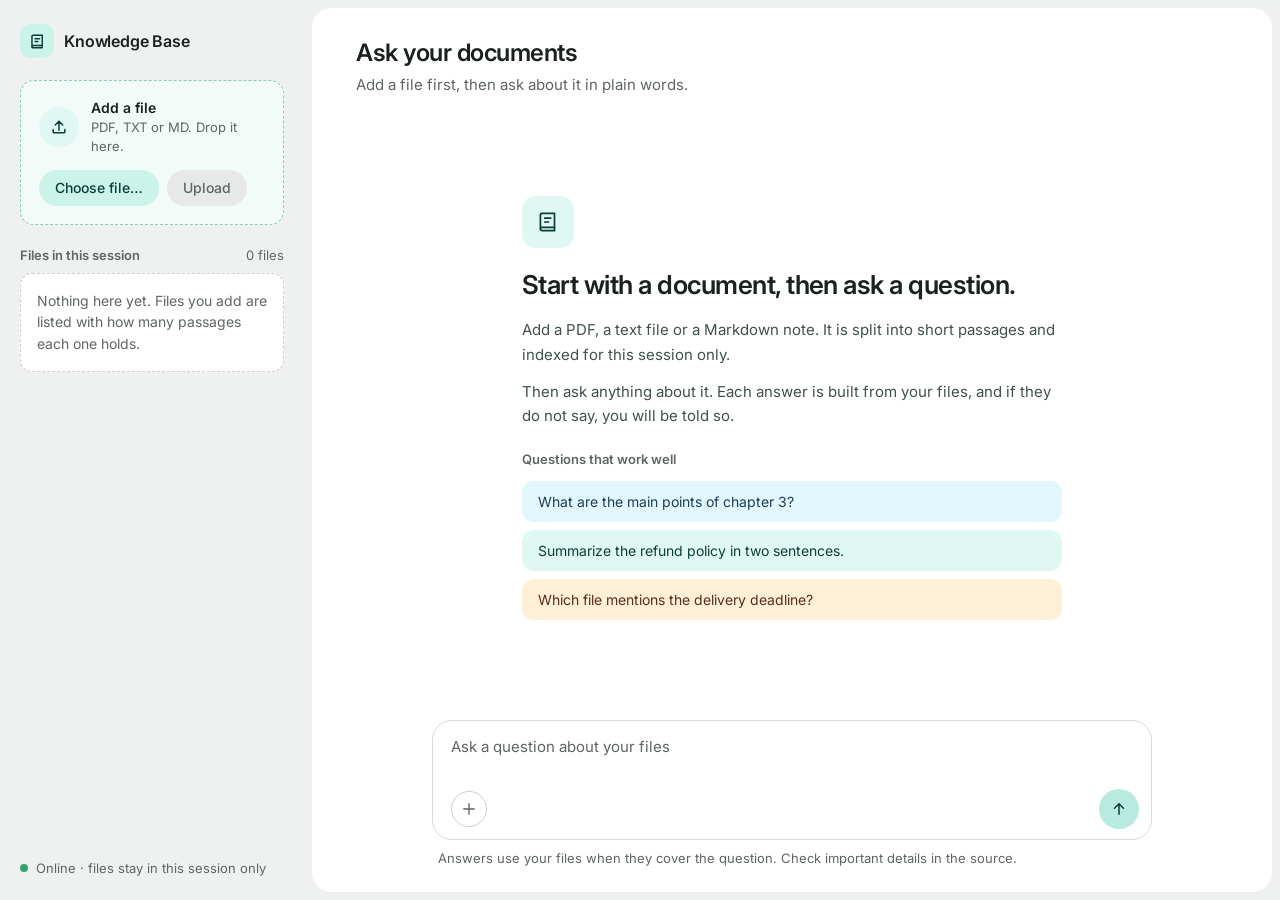
==== src/views/index.html @ c239af6c "refactor: add HTTP layer, static assets and app assembly routes/ sirf URL wiring, controllers/ reque" ====
<!DOCTYPE html>
<html lang="en">
<head>
  <meta charset="UTF-8" />
  <meta name="viewport" content="width=device-width, initial-scale=1.0, viewport-fit=cover, interactive-widget=resizes-content" />
  <title>Knowledge Base — Ask your documents</title>
  <link rel="preconnect" href="https://fonts.googleapis.com" />
  <link rel="preconnect" href="https://fonts.gstatic.com" crossorigin />
  <link href="https://fonts.googleapis.com/css2?family=Inter:wght@400;500;600&display=swap" rel="stylesheet" />
  <link rel="stylesheet" href="/static/style.css" />
</head>
<body>
  <div class="shell">
    <!-- Phone top bar -->
    <header class="topbar">
      <div class="brand">
        <span class="brand-mark" aria-hidden="true">
          <svg viewBox="0 0 24 24" fill="none" stroke="currentColor" stroke-width="1.8" stroke-linecap="round" stroke-linejoin="round"><path d="M5 5.5A1.5 1.5 0 0 1 6.5 4H18v13H6.5A1.5 1.5 0 0 0 5 18.5z"/><path d="M5 18.5A1.5 1.5 0 0 0 6.5 20H18v-3"/><path d="M9 8.5h5.5M9 12h3.5"/></svg>
        </span>
        <span class="brand-name">Knowledge Base</span>
      </div>
      <button id="files-toggle" class="pill pill-lg" type="button" aria-controls="side" aria-expanded="false">
        <svg viewBox="0 0 24 24" fill="none" stroke="currentColor" stroke-width="1.8" stroke-linecap="round" stroke-linejoin="round" aria-hidden="true"><path d="M14 3H7a2 2 0 0 0-2 2v14a2 2 0 0 0 2 2h10a2 2 0 0 0 2-2V8z"/><path d="M14 3v5h5"/></svg>
        <span>Files &middot; <span id="files-top-count">0</span></span>
      </button>
    </header>

    <!-- Sidebar: add files + files in this session -->
    <aside id="side" class="side" aria-label="Files">
      <div class="side-head">
        <div class="brand">
          <span class="brand-mark" aria-hidden="true">
            <svg viewBox="0 0 24 24" fill="none" stroke="currentColor" stroke-width="1.8" stroke-linecap="round" stroke-linejoin="round"><path d="M5 5.5A1.5 1.5 0 0 1 6.5 4H18v13H6.5A1.5 1.5 0 0 0 5 18.5z"/><path d="M5 18.5A1.5 1.5 0 0 0 6.5 20H18v-3"/><path d="M9 8.5h5.5M9 12h3.5"/></svg>
          </span>
          <span class="brand-name">Knowledge Base</span>
        </div>
        <button id="side-close" class="icon-btn side-close" type="button" aria-label="Close files">
          <svg viewBox="0 0 24 24" fill="none" stroke="currentColor" stroke-width="1.8" stroke-linecap="round" stroke-linejoin="round" aria-hidden="true"><path d="M6 6l12 12M18 6L6 18"/></svg>
        </button>
      </div>

      <!-- Upload / drop zone -->
      <section class="add-card" id="dropzone">
        <div class="add-top">
          <span class="add-icon" aria-hidden="true">
            <svg viewBox="0 0 24 24" fill="none" stroke="currentColor" stroke-width="1.8" stroke-linecap="round" stroke-linejoin="round"><path d="M12 16V5M7.5 9.5L12 5l4.5 4.5"/><path d="M5 15v3a1 1 0 0 0 1 1h12a1 1 0 0 0 1-1v-3"/></svg>
          </span>
          <div>
            <div class="add-title">Add a file</div>
            <div class="add-sub">PDF, TXT or MD. Drop it here.</div>
          </div>
        </div>
        <div class="add-actions">
          <label class="pill" for="file-input">
            <span id="file-label-text">Choose file&hellip;</span>
            <input type="file" id="file-input" accept=".pdf,.txt,.md,.markdown" />
          </label>
          <button id="file-clear" class="icon-btn file-clear" type="button" hidden aria-label="Remove selected file">
            <svg viewBox="0 0 24 24" fill="none" stroke="currentColor" stroke-width="1.8" stroke-linecap="round" stroke-linejoin="round" aria-hidden="true"><path d="M6 6l12 12M18 6L6 18"/></svg>
          </button>
          <button id="upload-btn" class="pill pill-solid" type="button" disabled>Upload</button>
        </div>
        <span id="upload-status" class="upload-status" role="status"></span>
      </section>

      <section class="files">
        <div class="files-head">
          <h2>Files in this session</h2>
          <span id="file-count">0 files</span>
        </div>
        <div id="file-list" class="file-list">
          <p id="file-empty" class="file-empty">Nothing here yet. Files you add are listed with how many passages each one holds.</p>
        </div>
      </section>

      <div class="online"><span class="dot" aria-hidden="true"></span>Online &middot; files stay in this session only</div>
    </aside>

    <!-- Main sheet -->
    <main class="sheet">
      <div class="sheet-head">
        <div class="sheet-title">
          <h1>Ask your documents</h1>
          <p id="sheet-sub">Add a file first, then ask about it in plain words.</p>
        </div>
        <button id="clear-chat" class="pill" type="button" hidden>Clear chat</button>
      </div>

      <div id="chat" class="chat" aria-live="polite">
        <div class="empty-state">
          <span class="empty-icon" aria-hidden="true">
            <svg viewBox="0 0 24 24" fill="none" stroke="currentColor" stroke-width="1.6" stroke-linecap="round" stroke-linejoin="round"><path d="M5 5.5A1.5 1.5 0 0 1 6.5 4H18v13H6.5A1.5 1.5 0 0 0 5 18.5z"/><path d="M5 18.5A1.5 1.5 0 0 0 6.5 20H18v-3"/><path d="M9 8.5h5.5M9 12h3.5"/></svg>
          </span>
          <h2>Start with a document, then ask a question.</h2>
          <p>Add a PDF, a text file or a Markdown note. It is split into short passages and indexed for this session only.</p>
          <p>Then ask anything about it. Each answer is built from your files, and if they do not say, you will be told so.</p>
          <div class="tips">
            <div class="tips-title">Questions that work well</div>
            <button class="tip tip-sky" type="button">What are the main points of chapter 3?</button>
            <button class="tip tip-mint" type="button">Summarize the refund policy in two sentences.</button>
            <button class="tip tip-peach" type="button">Which file mentions the delivery deadline?</button>
          </div>
        </div>
      </div>

      <form id="chat-form" class="composer">
        <div class="box">
          <label for="chat-input" class="sr-only">Your question</label>
          <textarea id="chat-input" rows="2" placeholder="Ask a question about your files" autocomplete="off"></textarea>
          <div class="box-row">
            <button id="attach-btn" class="icon-btn attach" type="button" aria-label="Add a file">
              <svg viewBox="0 0 24 24" fill="none" stroke="currentColor" stroke-width="1.8" stroke-linecap="round" stroke-linejoin="round" aria-hidden="true"><path d="M12 5v14M5 12h14"/></svg>
            </button>
            <button id="send-btn" class="send" type="submit" aria-label="Send message">
              <svg viewBox="0 0 24 24" fill="none" stroke="currentColor" stroke-width="2" stroke-linecap="round" stroke-linejoin="round" aria-hidden="true"><path d="M12 19V5M6 11l6-6 6 6"/></svg>
            </button>
          </div>
        </div>
        <p class="helper">Answers use your files when they cover the question. Check important details in the source.</p>
      </form>
    </main>
  </div>

  <!-- File viewer: opens when a file in the sidebar is clicked -->
  <dialog id="viewer" class="viewer" aria-labelledby="viewer-title">
    <div class="viewer-head">
      <div class="viewer-heading">
        <h2 id="viewer-title"></h2>
        <p id="viewer-meta"></p>
      </div>
      <button id="viewer-close" class="icon-btn" type="button" aria-label="Close file">
        <svg viewBox="0 0 24 24" fill="none" stroke="currentColor" stroke-width="1.8" stroke-linecap="round" stroke-linejoin="round" aria-hidden="true"><path d="M6 6l12 12M18 6L6 18"/></svg>
      </button>
    </div>
    <div id="viewer-body" class="viewer-body" tabindex="0"></div>
  </dialog>

  <script src="/static/vendor/marked.umd.js"></script>
  <script src="/static/vendor/purify.min.js"></script>
  <script src="/static/app.js?v=7"></script>
</body>
</html>
---- static/style.css ----
/* ============================================================
   Knowledge Base RAG — soft, quiet light UI
   (mint / sky / peach pastels, Inter, rounded white sheet)
   ============================================================ */

* {
  box-sizing: border-box;
  margin: 0;
  padding: 0;
}

:root {
  --ground: #eef1f0;
  --sheet: #ffffff;
  --text: #1a211e;
  --muted: #5f6563;
  --hair: #d7dad9;
  --hair-strong: #cbcfcd;
  --hair-soft: #e6e9e8;

  --mint-50: #f3fbf9;
  --mint-100: #e0f8f3;
  --mint-200: #ccf3ea;
  --mint-300: #b8eae0;
  --mint-400: #a1ded2;
  --mint-line: #83cdc1;
  --mint-ink: #0d3d38;

  --sky: #e1f6fd;
  --sky-ink: #1d3e56;
  --peach: #ffefd6;
  --peach-ink: #582d1d;
  --rose: #feeaed;
  --rose-line: #f4c3cb;
  --rose-ink: #64172b;
  --green: #e6f6eb;
  --green-ink: #193b2d;
  --yellow: #fefbe9;
  --yellow-line: #ffee9c;
  --yellow-deep: #fff7c2;
  --yellow-ink: #4f3422;
  --amber: #ab6400;
  --online: #30a46c;

  --font: "Inter", system-ui, -apple-system, "Segoe UI", "Helvetica Neue", sans-serif;
  --side-w: 304px;
}

html,
body {
  height: 100%;
}

body {
  font-family: var(--font);
  color: var(--text);
  background: var(--ground);
  overflow: hidden;
  -webkit-font-smoothing: antialiased;
}

button,
textarea {
  font-family: inherit;
}

svg {
  display: block;
  flex: none;
}

.sr-only {
  position: absolute;
  width: 1px;
  height: 1px;
  overflow: hidden;
  clip: rect(0 0 0 0);
  white-space: nowrap;
}

:focus-visible {
  outline: 2px solid var(--mint-ink);
  outline-offset: 2px;
}

/* ---------- shell ---------- */

.shell {
  height: 100vh; /* fallback - old browsers */
  height: 100dvh; /* mobile - only the visible viewport */
  display: flex;
}

.topbar {
  display: none;
}

/* ---------- brand ---------- */

.brand {
  display: flex;
  align-items: center;
  gap: 10px;
  min-width: 0;
}

.brand-mark {
  width: 34px;
  height: 34px;
  flex: none;
  display: grid;
  place-items: center;
  border-radius: 10px;
  background: var(--mint-200);
  color: var(--mint-ink);
}

.brand-mark svg {
  width: 19px;
  height: 19px;
}

.brand-name {
  font-size: 16px;
  font-weight: 600;
  letter-spacing: -0.01em;
  white-space: nowrap;
}

/* ---------- buttons ---------- */

.pill {
  display: inline-flex;
  align-items: center;
  gap: 8px;
  height: 36px;
  padding: 0 16px;
  font-size: 14px;
  font-weight: 500;
  color: var(--mint-ink);
  background: var(--mint-200);
  border: none;
  border-radius: 999px;
  cursor: pointer;
  max-width: 100%;
  transition: background 0.15s;
}

.pill:hover:not(:disabled) {
  background: var(--mint-300);
}

.pill svg {
  width: 16px;
  height: 16px;
}

.pill-lg {
  height: 44px;
}

.pill-solid {
  background: var(--mint-300);
}

.pill-solid:hover:not(:disabled) {
  background: var(--mint-400);
}

.pill:disabled {
  color: var(--muted);
  background: var(--hair-soft);
  cursor: not-allowed;
}

.icon-btn {
  width: 36px;
  height: 36px;
  flex: none;
  display: grid;
  place-items: center;
  color: var(--muted);
  background: transparent;
  border: 1px solid var(--hair-strong);
  border-radius: 50%;
  cursor: pointer;
  transition: background 0.15s;
}

.icon-btn:hover {
  background: var(--ground);
}

.icon-btn svg {
  width: 18px;
  height: 18px;
}

/* ---------- sidebar ---------- */

.side {
  flex: 0 0 var(--side-w);
  display: flex;
  flex-direction: column;
  gap: 22px;
  padding: 24px 20px;
  overflow-y: auto;
  min-height: 0;
}

.side-head {
  display: flex;
  align-items: center;
  justify-content: space-between;
  gap: 12px;
}

.side-close {
  display: none;
}

.add-card {
  display: flex;
  flex-direction: column;
  align-items: flex-start;
  gap: 14px;
  padding: 18px;
  background: var(--mint-50);
  border: 1px dashed var(--mint-line);
  border-radius: 14px;
  transition: background 0.2s, border-color 0.2s, box-shadow 0.2s;
}

.add-card.dragover {
  background: var(--mint-100);
  border-style: solid;
  box-shadow: 0 0 0 3px var(--mint-200);
}

.add-top {
  display: flex;
  align-items: center;
  gap: 12px;
}

.add-icon {
  width: 40px;
  height: 40px;
  flex: none;
  display: grid;
  place-items: center;
  border-radius: 50%;
  background: var(--mint-100);
  color: var(--mint-ink);
}

.add-icon svg {
  width: 20px;
  height: 20px;
}

.add-title {
  font-size: 14px;
  font-weight: 600;
}

.add-sub {
  margin-top: 2px;
  font-size: 13px;
  line-height: 1.45;
  color: var(--muted);
}

.add-actions {
  display: flex;
  align-items: center;
  flex-wrap: wrap;
  gap: 8px;
  max-width: 100%;
}

.add-actions .pill {
  min-width: 0;
}

#file-label-text {
  display: block;
  max-width: 160px;
  overflow: hidden;
  white-space: nowrap;
  text-overflow: ellipsis;
}

.file-clear[hidden] {
  display: none;
}

input[type="file"] {
  display: none;
}

.upload-status {
  min-height: 0;
  font-size: 13px;
  line-height: 1.4;
}

.upload-status:empty {
  display: none;
}

.upload-status.ok { color: var(--green-ink); }
.upload-status.warn { color: var(--yellow-ink); }
.upload-status.err { color: var(--rose-ink); }
.upload-status.busy { color: var(--muted); }

.files {
  display: flex;
  flex-direction: column;
  gap: 10px;
  flex: 1;
}

.files-head {
  display: flex;
  justify-content: space-between;
  align-items: baseline;
  font-size: 13px;
  color: var(--muted);
}

.files-head h2 {
  font-size: 13px;
  font-weight: 600;
}

.file-list {
  display: flex;
  flex-direction: column;
  gap: 10px;
}

.file-empty {
  padding: 16px;
  font-size: 14px;
  line-height: 1.55;
  color: var(--muted);
  background: var(--sheet);
  border: 1px dashed var(--hair-strong);
  border-radius: 12px;
}

.file-row {
  display: flex;
  align-items: center;
  gap: 12px;
  padding: 10px 12px;
  background: var(--sheet);
  border: 1px solid var(--hair);
  border-radius: 12px;
}

button.file-row {
  width: 100%;
  font: inherit;
  color: inherit;
  text-align: left;
  cursor: pointer;
  transition: background 0.15s, border-color 0.15s;
}

button.file-row:hover {
  background: var(--mint-50);
  border-color: var(--mint-line);
}

.file-row.latest {
  background: var(--mint-50);
  border-color: var(--mint-line);
}

.file-type {
  width: 36px;
  height: 36px;
  flex: none;
  display: grid;
  place-items: center;
  border-radius: 9px;
  font-size: 12px;
  font-weight: 600;
}

.file-type.pdf { background: var(--rose); color: var(--rose-ink); }
.file-type.md { background: var(--sky); color: var(--sky-ink); }
.file-type.txt { background: var(--mint-100); color: var(--mint-ink); }

.file-info {
  min-width: 0;
  flex: 1;
  display: flex;
  flex-direction: column;
  gap: 4px;
}

.file-name {
  font-size: 14px;
  font-weight: 500;
  white-space: nowrap;
  overflow: hidden;
  text-overflow: ellipsis;
}

.file-meta {
  display: flex;
  align-items: center;
  flex-wrap: wrap;
  gap: 8px;
  font-size: 13px;
  color: var(--muted);
}

.badge {
  padding: 1px 8px;
  font-size: 12px;
  font-weight: 500;
  border-radius: 999px;
}

.badge.added { background: var(--green); color: var(--green-ink); }
.badge.updated { background: var(--sky); color: var(--sky-ink); }
.badge.dup { background: var(--yellow-deep); color: var(--yellow-ink); }

.online {
  display: flex;
  align-items: center;
  gap: 8px;
  font-size: 13px;
  color: var(--muted);
}

.online .dot {
  width: 8px;
  height: 8px;
  flex: none;
  border-radius: 50%;
  background: var(--online);
}

/* ---------- main sheet ---------- */

.sheet {
  flex: 1;
  min-width: 0;
  margin: 8px;
  display: flex;
  flex-direction: column;
  background: var(--sheet);
  border-radius: 20px;
  overflow: hidden;
}

.sheet-head {
  display: flex;
  align-items: flex-start;
  justify-content: space-between;
  gap: 16px;
  padding: 30px 44px 0;
}

.sheet-head .pill[hidden] {
  display: none;
}

.sheet-head h1 {
  font-size: 24px;
  font-weight: 600;
  line-height: 1.25;
  letter-spacing: -0.02em;
}

.sheet-head p {
  margin-top: 6px;
  font-size: 15px;
  line-height: 1.5;
  color: var(--muted);
}

/* ---------- chat ---------- */

.chat {
  flex: 1;
  min-height: 0;
  overflow-y: auto;
  padding: 32px 44px;
  display: flex;
  flex-direction: column;
  gap: 26px;
}

.chat > * {
  width: 100%;
  max-width: 720px;
  margin-left: auto;
  margin-right: auto;
}

.chat::-webkit-scrollbar {
  width: 8px;
}

.chat::-webkit-scrollbar-thumb {
  background: var(--hair);
  border-radius: 99px;
}

/* empty state */

.empty-state {
  margin-top: auto;
  margin-bottom: auto;
  max-width: 540px;
  display: flex;
  flex-direction: column;
  gap: 12px;
  font-size: 15px;
  line-height: 1.65;
  color: #41504c;
}

.empty-icon {
  width: 52px;
  height: 52px;
  display: grid;
  place-items: center;
  margin-bottom: 8px;
  border-radius: 14px;
  background: var(--mint-100);
  color: var(--mint-ink);
}

.empty-icon svg {
  width: 26px;
  height: 26px;
}

.empty-state h2 {
  margin-bottom: 4px;
  font-size: 26px;
  font-weight: 600;
  line-height: 1.3;
  letter-spacing: -0.02em;
  color: var(--text);
}

.tips {
  margin-top: 8px;
  display: flex;
  flex-direction: column;
  gap: 8px;
}

.tips-title {
  margin-bottom: 2px;
  font-size: 13px;
  font-weight: 600;
  color: var(--muted);
}

.tip {
  padding: 12px 16px;
  font-size: 14px;
  text-align: left;
  border: none;
  border-radius: 12px;
  cursor: pointer;
  transition: filter 0.15s;
}

.tip:hover {
  filter: brightness(0.97);
}

.tip-sky { background: var(--sky); color: var(--sky-ink); }
.tip-mint { background: var(--mint-100); color: var(--mint-ink); }
.tip-peach { background: var(--peach); color: var(--peach-ink); }

/* messages */

.msg-row {
  display: flex;
  animation: rise 0.28s ease both;
}

.msg-row.user {
  justify-content: flex-end;
}

.msg-col {
  display: flex;
  flex-direction: column;
  gap: 14px;
  min-width: 0;
}

.msg-row.user .msg-col {
  max-width: 80%;
  align-items: flex-end;
}

.msg-row.bot .msg-col {
  width: 100%;
}

/* typing dots: a small bubble that hugs its content, not a full-width bar */
.msg-row.typing .msg-col {
  width: auto;
  align-items: flex-start;
}

.msg-row.system {
  justify-content: center;
}

@keyframes rise {
  from { opacity: 0; transform: translateY(8px); }
  to { opacity: 1; transform: none; }
}

.bubble {
  font-size: 15px;
  white-space: pre-wrap;
  word-wrap: break-word;
  overflow-wrap: anywhere;
}

.bubble.user {
  padding: 12px 18px;
  line-height: 1.55;
  color: var(--sky-ink);
  background: var(--sky);
  border-radius: 18px 18px 4px 18px;
}

.bubble.bot,
.bubble.typing {
  padding: 18px 20px;
  line-height: 1.7;
  background: var(--mint-50);
  border: 1px solid var(--mint-200);
  border-radius: 18px 18px 18px 4px;
}

.bubble.system {
  padding: 4px 12px;
  font-size: 13px;
  color: var(--muted);
  border: 1px dashed var(--hair-strong);
  border-radius: 999px;
}

/* Markdown inside bot answers (the bubble itself is not pre-wrap) */

.bubble.md {
  white-space: normal;
}

.md > :first-child { margin-top: 0; }
.md > :last-child { margin-bottom: 0; }
.md p { margin: 0 0 12px; }
.md ul,
.md ol { margin: 0 0 12px; padding-left: 22px; }
.md li { margin: 4px 0; }
.md li > p { margin: 0; }
.md h1,
.md h2,
.md h3,
.md h4 { margin: 18px 0 8px; font-size: 16px; font-weight: 600; line-height: 1.4; }
.md strong { font-weight: 600; }
.md a { color: var(--sky-ink); text-decoration: underline; text-underline-offset: 2px; }
.md blockquote { margin: 0 0 12px; padding: 2px 0 2px 14px; color: var(--muted); border-left: 3px solid var(--mint-200); }
.md hr { margin: 16px 0; border: none; border-top: 1px solid var(--mint-200); }
.md code {
  padding: 1px 6px;
  font-family: ui-monospace, "SFMono-Regular", Menlo, Consolas, monospace;
  font-size: 0.9em;
  background: var(--mint-100);
  border-radius: 6px;
}
.md pre {
  margin: 0 0 12px;
  padding: 12px 14px;
  overflow-x: auto;
  background: var(--mint-100);
  border-radius: 12px;
}
.md pre code { padding: 0; background: none; }
.md table { width: 100%; margin: 0 0 12px; border-collapse: collapse; font-size: 14px; display: block; overflow-x: auto; }
.md th,
.md td { padding: 6px 10px; text-align: left; border: 1px solid var(--mint-200); }
.md th { background: var(--mint-100); font-weight: 600; }

/* callouts: "not found" (yellow) and errors (rose) */

.callout {
  display: flex;
  align-items: flex-start;
  gap: 12px;
  padding: 16px 18px;
  font-size: 15px;
  line-height: 1.65;
  color: var(--yellow-ink);
  background: var(--yellow);
  border: 1px solid var(--yellow-line);
  border-radius: 14px;
}

.callout svg {
  width: 20px;
  height: 20px;
  margin-top: 2px;
  color: var(--amber);
}

.callout.error {
  color: var(--rose-ink);
  background: var(--rose);
  border-color: var(--rose-line);
}

.callout.error svg {
  color: var(--rose-ink);
}

.callout-text {
  min-width: 0;
  overflow-wrap: anywhere;
}

/* source chips */

.sources {
  display: flex;
  align-items: center;
  flex-wrap: wrap;
  gap: 8px;
  padding: 0 4px;
  font-size: 13px;
  color: var(--muted);
}

.source-chip {
  display: inline-flex;
  align-items: center;
  gap: 6px;
  max-width: 100%;
  padding: 4px 12px;
  font-size: 13px;
  font-weight: 500;
  color: var(--peach-ink);
  background: var(--peach);
  border-radius: 999px;
}

.source-chip svg {
  width: 14px;
  height: 14px;
}

.source-chip span {
  min-width: 0;
  overflow: hidden;
  white-space: nowrap;
  text-overflow: ellipsis;
}

/* typing indicator */

.bubble.typing {
  display: inline-flex;
  align-items: center;
  gap: 5px;
  width: auto;
  padding: 16px 18px;
}

.tdot {
  width: 7px;
  height: 7px;
  border-radius: 50%;
  background: var(--mint-line);
  animation: bounce 1.2s infinite ease-in-out;
}

.tdot:nth-child(2) { animation-delay: 0.15s; }
.tdot:nth-child(3) { animation-delay: 0.3s; }

@keyframes bounce {
  0%, 60%, 100% { transform: translateY(0); opacity: 0.5; }
  30% { transform: translateY(-5px); opacity: 1; }
}

/* ---------- composer ---------- */

.composer {
  width: 100%;
  max-width: 720px;
  margin: 0 auto;
  padding: 0 44px 26px;
  box-sizing: content-box;
  display: flex;
  flex-direction: column;
  gap: 10px;
}

.box {
  display: flex;
  flex-direction: column;
  gap: 8px;
  padding: 14px 12px 10px 18px;
  background: var(--sheet);
  border: 1px solid var(--hair);
  border-radius: 20px;
  transition: border-color 0.2s;
}

.box:focus-within {
  border-color: var(--mint-line);
}

#chat-input {
  width: 100%;
  max-height: 160px;
  padding: 0;
  font-size: 15px;
  line-height: 1.55;
  color: var(--text);
  background: transparent;
  border: none;
  outline: none;
  resize: none;
}

#chat-input::placeholder {
  color: var(--muted);
}

.box-row {
  display: flex;
  align-items: center;
  justify-content: space-between;
}

.send {
  width: 40px;
  height: 40px;
  display: grid;
  place-items: center;
  color: var(--mint-ink);
  background: var(--mint-300);
  border: none;
  border-radius: 50%;
  cursor: pointer;
  transition: background 0.15s;
}

.send svg {
  width: 18px;
  height: 18px;
}

.send:hover:not(:disabled) {
  background: var(--mint-400);
}

.send:disabled {
  color: var(--muted);
  background: var(--hair-soft);
  cursor: not-allowed;
}

.helper {
  padding-left: 6px;
  font-size: 13px;
  color: var(--muted);
}

/* ---------- file viewer (dialog) ---------- */

.viewer {
  width: min(720px, calc(100vw - 32px));
  max-height: min(80vh, 760px);
  margin: auto;
  padding: 0;
  color: var(--text);
  background: var(--sheet);
  border: none;
  border-radius: 20px;
  box-shadow: 0 20px 60px rgba(26, 33, 30, 0.25);
}

.viewer[open] {
  display: flex;
  flex-direction: column;
}

.viewer::backdrop {
  background: rgba(26, 33, 30, 0.4);
}

.viewer-head {
  display: flex;
  align-items: flex-start;
  justify-content: space-between;
  gap: 16px;
  padding: 22px 24px 14px;
  border-bottom: 1px solid var(--hair-soft);
}

.viewer-heading {
  min-width: 0;
}

.viewer-heading h2 {
  font-size: 18px;
  font-weight: 600;
  line-height: 1.35;
  overflow-wrap: anywhere;
}

.viewer-heading p {
  margin-top: 2px;
  font-size: 13px;
  color: var(--muted);
}

.viewer-body {
  flex: 1;
  min-height: 0;
  padding: 18px 24px 24px;
  overflow-y: auto;
  font-size: 15px;
  line-height: 1.65;
  color: var(--muted);
}

.passages {
  display: flex;
  flex-direction: column;
  gap: 14px;
  padding: 0;
  list-style: none;
  color: var(--text);
}

.passages li {
  display: flex;
  gap: 12px;
  padding: 12px 14px;
  background: var(--mint-50);
  border: 1px solid var(--mint-200);
  border-radius: 12px;
}

.passage-n {
  flex: none;
  min-width: 22px;
  font-size: 12px;
  font-weight: 600;
  color: var(--mint-ink);
}

.passages p {
  min-width: 0;
  white-space: pre-wrap;
  overflow-wrap: anywhere;
}

/* ---------- phone ---------- */

@media (max-width: 760px) {
  body.side-open {
    overflow: hidden;
  }

  .shell {
    flex-direction: column;
  }

  .topbar {
    flex: none;
    display: flex;
    align-items: center;
    justify-content: space-between;
    gap: 12px;
    padding: 12px 16px;
    background: var(--ground);
  }

  .brand-mark {
    width: 32px;
    height: 32px;
  }

  .side {
    position: fixed;
    inset: 0;
    z-index: 10;
    display: none;
    flex: none;
    padding: 16px 16px calc(24px + env(safe-area-inset-bottom));
    background: var(--ground);
  }

  body.side-open .side {
    display: flex;
  }

  .side-close {
    display: grid;
    width: 44px;
    height: 44px;
  }

  .sheet {
    flex: 1;
    min-height: 0;
    margin: 0;
    border-radius: 0;
  }

  .sheet-head {
    padding: 20px 16px 0;
  }

  .viewer {
    max-height: 85dvh;
  }

  .viewer-head {
    padding: 16px 16px 12px;
  }

  .viewer-body {
    padding: 14px 16px 20px;
  }

  .sheet-head h1 {
    font-size: 22px;
  }

  .sheet-head p {
    font-size: 14px;
  }

  .chat {
    padding: 20px 16px;
    gap: 18px;
  }

  .msg-row.user .msg-col {
    max-width: 85%;
  }

  .bubble.user {
    padding: 11px 15px;
    border-radius: 16px 16px 4px 16px;
  }

  .bubble.bot {
    padding: 14px 16px;
    line-height: 1.65;
    border-radius: 16px 16px 16px 4px;
  }

  .empty-state h2 {
    font-size: 22px;
  }

  .composer {
    padding: 10px 16px calc(20px + env(safe-area-inset-bottom));
    box-sizing: border-box;
    max-width: none;
  }

  .box {
    gap: 6px;
    padding: 12px 10px 10px 16px;
  }

  #chat-input {
    font-size: 16px; /* 16px stops iOS from zooming on focus */
    line-height: 1.5;
  }

  .icon-btn.attach,
  .send {
    width: 44px;
    height: 44px;
  }

  .icon-btn.attach {
    border: none;
  }

  .pill,
  .tip {
    min-height: 44px;
  }

  .icon-btn {
    min-width: 44px;
    min-height: 44px;
  }
}

@media (prefers-reduced-motion: reduce) {
  *,
  *::before,
  *::after {
    animation: none !important;
    transition: none !important;
  }
}
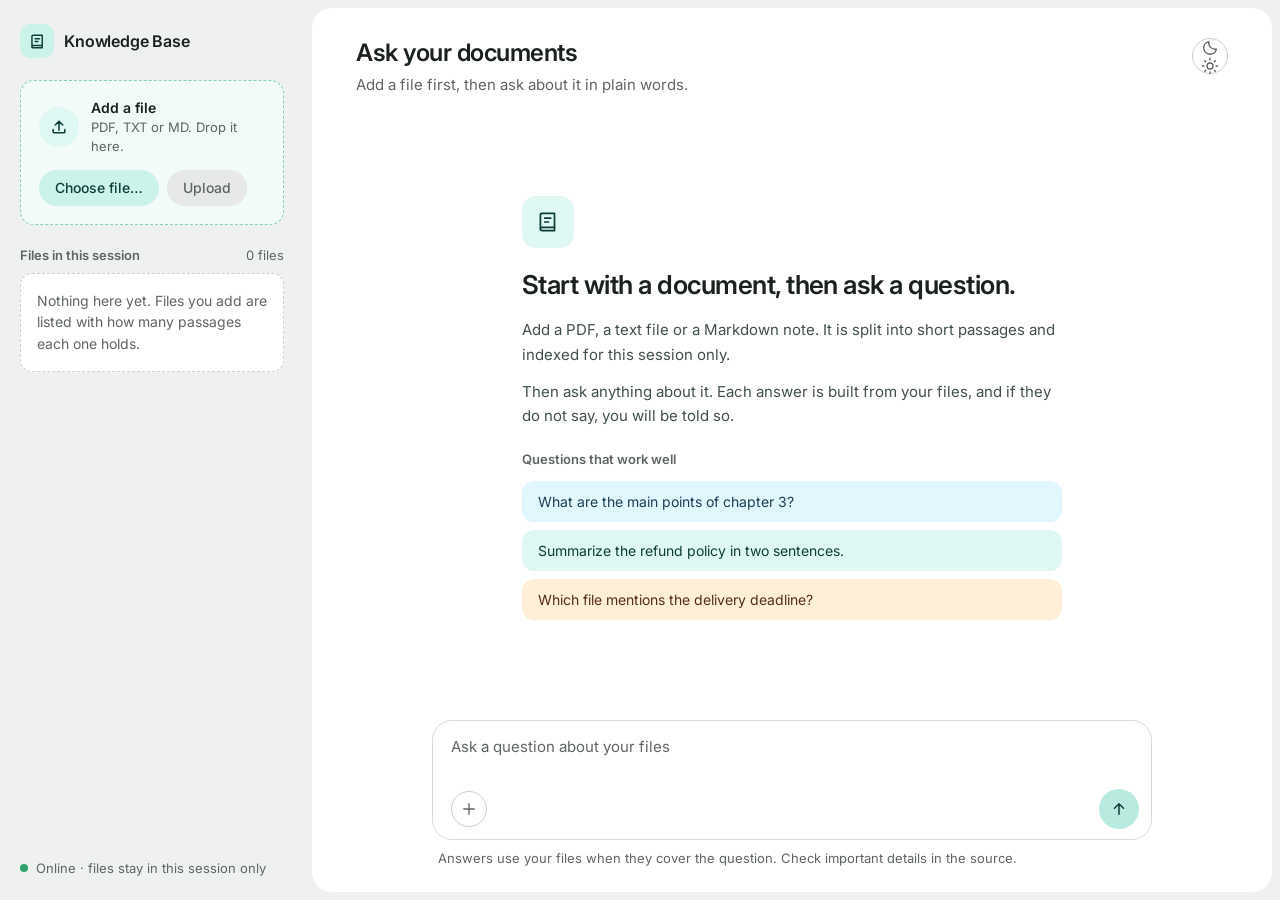
==== commit 87aeb7ae: "feat: add dark/light theme toggle with saved preference" ====
--- a/src/views/index.html
+++ b/src/views/index.html
@@ -7,6 +7,16 @@
   <link rel="preconnect" href="https://fonts.googleapis.com" />
   <link rel="preconnect" href="https://fonts.gstatic.com" crossorigin />
   <link href="https://fonts.googleapis.com/css2?family=Inter:wght@400;500;600&display=swap" rel="stylesheet" />
+  <script>
+    // Theme: user ki saved choice jeetati hai, warna system setting. Paint se pehle lagao (no flash).
+    (function () {
+      try {
+        var saved = localStorage.getItem("kb-theme");
+        var dark = saved ? saved === "dark" : window.matchMedia("(prefers-color-scheme: dark)").matches;
+        document.documentElement.dataset.theme = dark ? "dark" : "light";
+      } catch (err) {}
+    })();
+  </script>
   <link rel="stylesheet" href="/static/style.css" />
 </head>
 <body>
@@ -83,7 +93,13 @@
           <h1>Ask your documents</h1>
           <p id="sheet-sub">Add a file first, then ask about it in plain words.</p>
         </div>
-        <button id="clear-chat" class="pill" type="button" hidden>Clear chat</button>
+        <div class="sheet-actions">
+          <button id="theme-toggle" class="icon-btn theme-toggle" type="button" aria-label="Switch to dark mode" aria-pressed="false" title="Switch to dark mode">
+            <svg class="icon-moon" viewBox="0 0 24 24" fill="none" stroke="currentColor" stroke-width="1.8" stroke-linecap="round" stroke-linejoin="round" aria-hidden="true"><path d="M20.5 13.5A8.5 8.5 0 0 1 10.5 3.5a8.5 8.5 0 1 0 10 10z"/></svg>
+            <svg class="icon-sun" viewBox="0 0 24 24" fill="none" stroke="currentColor" stroke-width="1.8" stroke-linecap="round" stroke-linejoin="round" aria-hidden="true"><circle cx="12" cy="12" r="4"/><path d="M12 2v2M12 20v2M2 12h2M20 12h2M4.9 4.9l1.4 1.4M17.7 17.7l1.4 1.4M19.1 4.9l-1.4 1.4M6.3 17.7l-1.4 1.4"/></svg>
+          </button>
+          <button id="clear-chat" class="pill" type="button" hidden>Clear chat</button>
+        </div>
       </div>
 
       <div id="chat" class="chat" aria-live="polite">
@@ -137,6 +153,6 @@
 
   <script src="/static/vendor/marked.umd.js"></script>
   <script src="/static/vendor/purify.min.js"></script>
-  <script src="/static/app.js?v=7"></script>
+  <script src="/static/app.js?v=8"></script>
 </body>
 </html>
